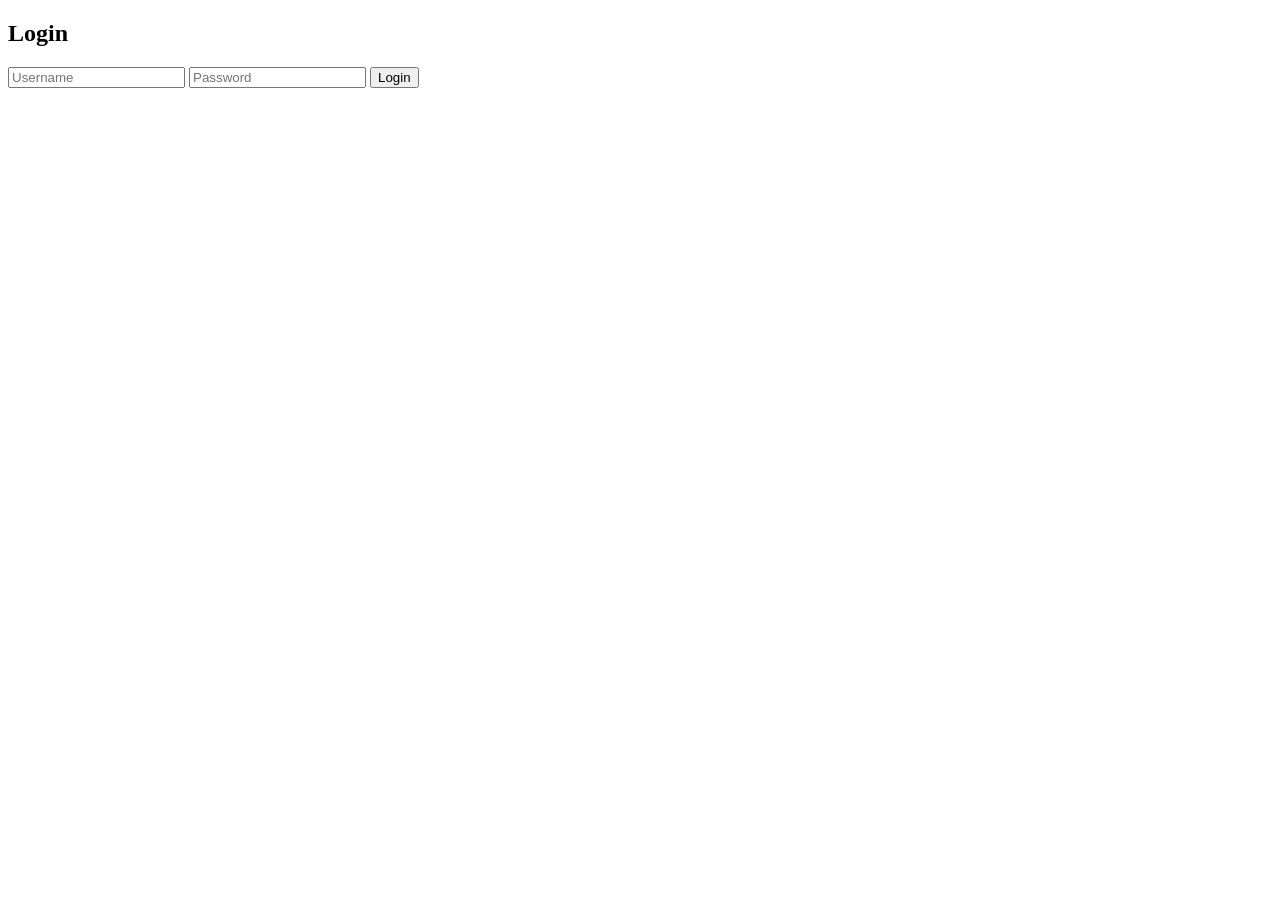
==== login.html @ 9e33083e "Update login.html" ====
<!DOCTYPE html>
<html>
<body>

<h2>Login</h2>

<input type="text" id="user" placeholder="Username">
<input type="password" id="pass" placeholder="Password">

<button onclick="login()">Login</button>

<script>
function login(){
  const u = document.getElementById("user").value;
  const p = document.getElementById("pass").value;

  if(u === "admin" && p === "1234"){
    window.location.href = "index.html";
  } else {
    alert("success login!");
  }
}
</script>

</body>
</html>
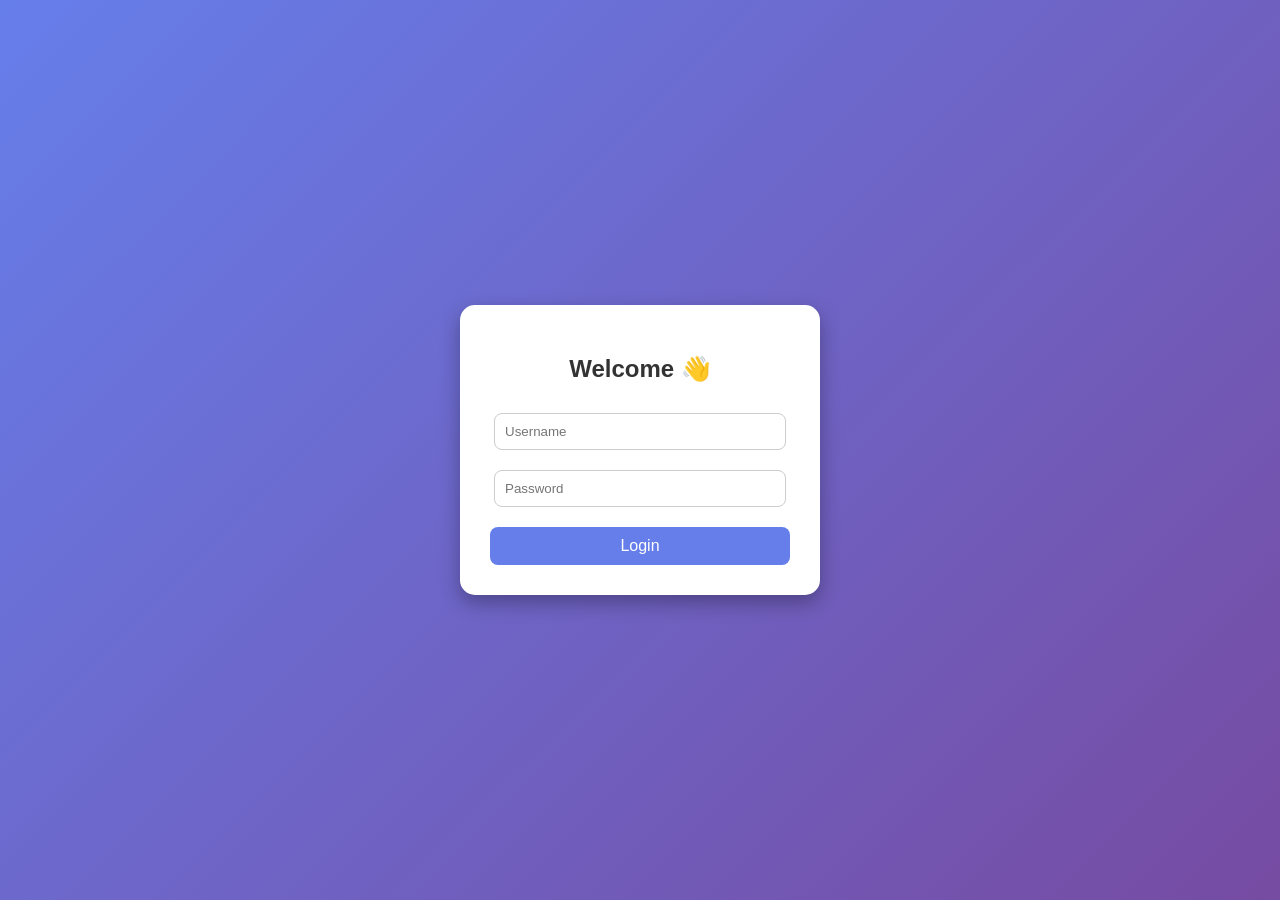
==== commit f8151e3b: "Update login.html" ====
--- a/login.html
+++ b/login.html
@@ -1,26 +1,87 @@
 <!DOCTYPE html>
 <html>
+<head>
+  <title>Login</title>
+
+  <style>
+    body {
+      margin: 0;
+      height: 100vh;
+      font-family: Arial, sans-serif;
+      background: linear-gradient(135deg, #667eea, #764ba2);
+      display: flex;
+      justify-content: center;
+      align-items: center;
+    }
+
+    .login-box {
+      background: white;
+      padding: 30px;
+      border-radius: 15px;
+      width: 300px;
+      text-align: center;
+      box-shadow: 0 8px 20px rgba(0,0,0,0.3);
+    }
+
+    h2 {
+      margin-bottom: 20px;
+      color: #333;
+    }
+
+    input {
+      width: 90%;
+      padding: 10px;
+      margin: 10px 0;
+      border-radius: 8px;
+      border: 1px solid #ccc;
+      outline: none;
+    }
+
+    input:focus {
+      border-color: #667eea;
+    }
+
+    button {
+      width: 100%;
+      padding: 10px;
+      border: none;
+      border-radius: 8px;
+      background: #667eea;
+      color: white;
+      font-size: 16px;
+      cursor: pointer;
+      margin-top: 10px;
+    }
+
+    button:hover {
+      background: #5a67d8;
+    }
+  </style>
+</head>
+
 <body>
 
-<h2>Login</h2>
+  <div class="login-box">
+    <h2>Welcome 👋</h2>
 
-<input type="text" id="user" placeholder="Username">
-<input type="password" id="pass" placeholder="Password">
+    <input type="text" id="user" placeholder="Username">
+    <input type="password" id="pass" placeholder="Password">
 
-<button onclick="login()">Login</button>
+    <button onclick="login()">Login</button>
+  </div>
 
-<script>
-function login(){
-  const u = document.getElementById("user").value;
-  const p = document.getElementById("pass").value;
+  <script>
+    function login(){
+      const u = document.getElementById("user").value;
+      const p = document.getElementById("pass").value;
 
-  if(u === "admin" && p === "1234"){
-    window.location.href = "index.html";
-  } else {
-    alert("success login!");
-  }
-}
-</script>
+      if(u === "admin" && p === "1234"){
+        window.location.href = "home.html";
+      } else {
+        alert("Invalid login!");
+      }
+    }
+  </script>
 
 </body>
 </html>
